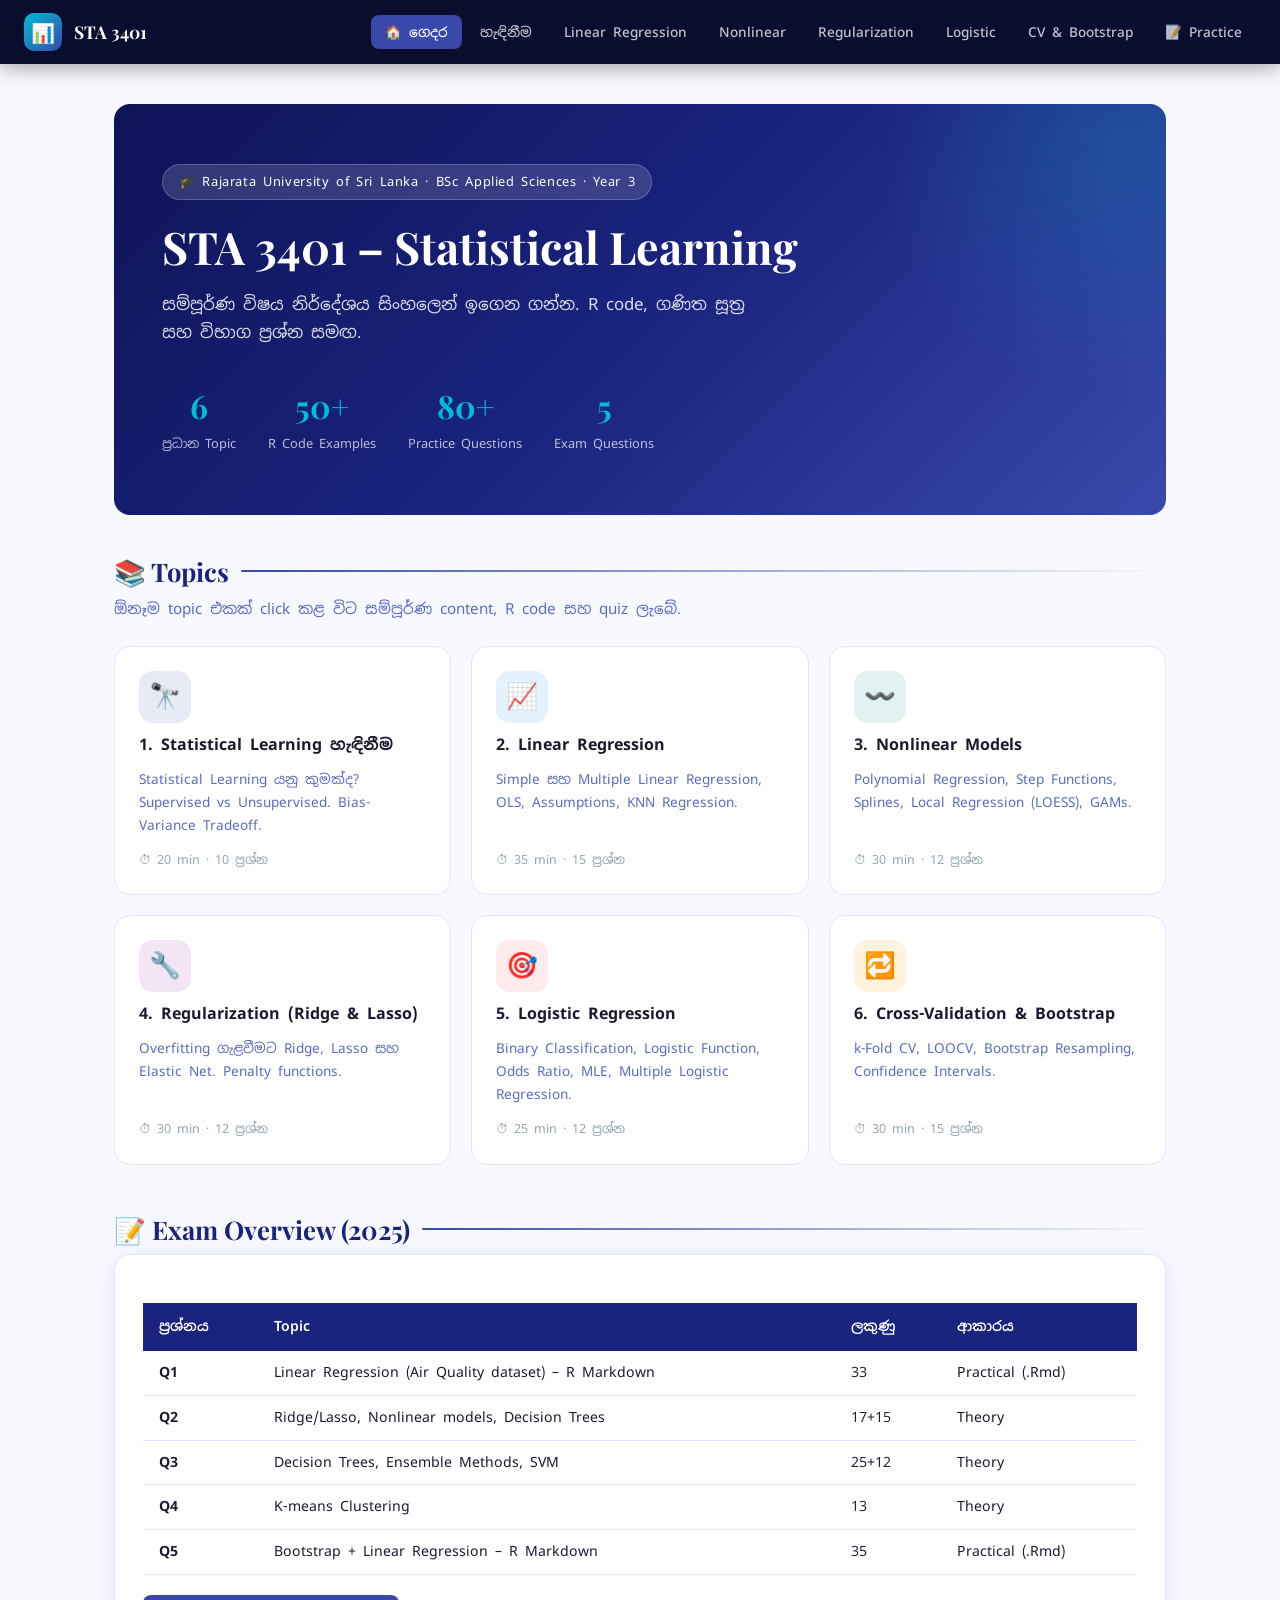
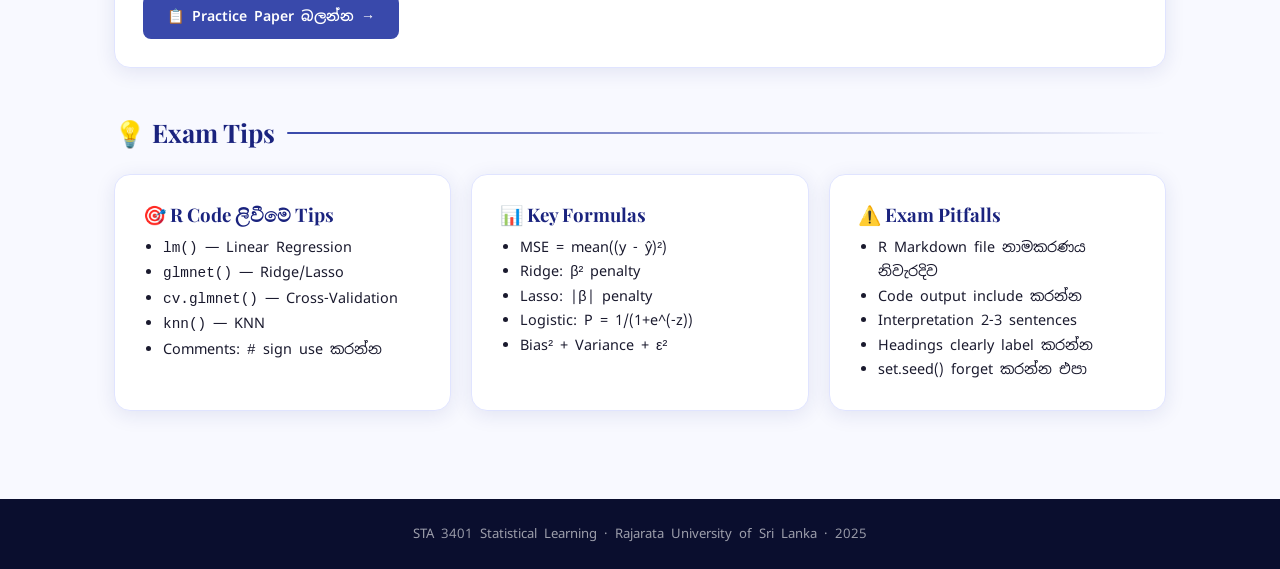
==== index.html @ 14110b0e "Add files via upload" ====
<!DOCTYPE html>
<html lang="si">

<head>
    <meta charset="UTF-8">
    <meta name="viewport" content="width=device-width, initial-scale=1.0">
    <title>STA 3401 – Statistical Learning | ගෙදර</title>
    <link rel="preconnect" href="https://fonts.googleapis.com">
    <link
        href="https://fonts.googleapis.com/css2?family=Playfair+Display:wght@700&family=Noto+Sans+Sinhala:wght@400;600;700&family=Fira+Code&display=swap"
        rel="stylesheet">
    <link rel="stylesheet" href="styles.css">
</head>

<body>

    <!-- NAVBAR -->
    <nav class="navbar">
        <div class="nav-brand">
            <div class="brand-icon">📊</div>
            STA 3401
        </div>
        <ul class="nav-links">
            <li><a href="index.html" class="active">🏠 ගෙදර</a></li>
            <li><a href="01-introduction.html">හැඳිනීම</a></li>
            <li><a href="02-linear-regression.html">Linear Regression</a></li>
            <li><a href="03-nonlinear.html">Nonlinear</a></li>
            <li><a href="04-regularization.html">Regularization</a></li>
            <li><a href="05-logistic.html">Logistic</a></li>
            <li><a href="06-cv-bootstrap.html">CV & Bootstrap</a></li>
            <li><a href="practice.html">📝 Practice</a></li>
        </ul>
        <button class="nav-toggle">☰</button>
    </nav>

    <!-- MOBILE NAV -->
    <div class="mobile-nav">
        <a href="index.html">🏠 ගෙදර</a>
        <a href="01-introduction.html">1. Statistical Learning හැඳිනීම</a>
        <a href="02-linear-regression.html">2. Linear Regression</a>
        <a href="03-nonlinear.html">3. Nonlinear Models</a>
        <a href="04-regularization.html">4. Regularization (Ridge & Lasso)</a>
        <a href="05-logistic.html">5. Logistic Regression</a>
        <a href="06-cv-bootstrap.html">6. CV & Bootstrap</a>
        <a href="practice.html">📝 Practice Exam</a>
    </div>

    <div class="page-wrapper" style="display:block;">
        <main style="max-width:1100px;margin:0 auto;padding:40px 24px;">

            <!-- HERO -->
            <div class="hero fade-in">
                <div class="hero-badge">🎓 Rajarata University of Sri Lanka · BSc Applied Sciences · Year 3</div>
                <h1>STA 3401 – Statistical Learning</h1>
                <p>සම්පූර්ණ විෂය නිර්දේශය සිංහලෙන් ඉගෙන ගන්න. R code, ගණිත සූත්‍ර සහ විභාග ප්‍රශ්න සමඟ.</p>
                <div class="hero-stats">
                    <div class="hero-stat">
                        <div class="num">6</div>
                        <div class="label">ප්‍රධාන Topic</div>
                    </div>
                    <div class="hero-stat">
                        <div class="num">50+</div>
                        <div class="label">R Code Examples</div>
                    </div>
                    <div class="hero-stat">
                        <div class="num">80+</div>
                        <div class="label">Practice Questions</div>
                    </div>
                    <div class="hero-stat">
                        <div class="num">5</div>
                        <div class="label">Exam Questions</div>
                    </div>
                </div>
            </div>

            <!-- TOPICS -->
            <div class="section">
                <h2 class="section-title">📚 Topics</h2>
                <p class="section-subtitle">ඕනෑම topic එකක් click කළ විට සම්පූර්ණ content, R code සහ quiz ලැබේ.</p>

                <div class="card-grid">
                    <a href="01-introduction.html" class="topic-card fade-in"
                        style="--card-color:#1a237e;--card-bg:#e8eaf6;">
                        <div class="card-icon">🔭</div>
                        <h3>1. Statistical Learning හැඳිනීම</h3>
                        <p>Statistical Learning යනු කුමක්ද? Supervised vs Unsupervised. Bias-Variance Tradeoff.</p>
                        <div class="card-meta">⏱ 20 min · 10 ප්‍රශ්න</div>
                    </a>

                    <a href="02-linear-regression.html" class="topic-card fade-in"
                        style="--card-color:#1565c0;--card-bg:#e3f2fd;">
                        <div class="card-icon">📈</div>
                        <h3>2. Linear Regression</h3>
                        <p>Simple සහ Multiple Linear Regression, OLS, Assumptions, KNN Regression.</p>
                        <div class="card-meta">⏱ 35 min · 15 ප්‍රශ්න</div>
                    </a>

                    <a href="03-nonlinear.html" class="topic-card fade-in"
                        style="--card-color:#00695c;--card-bg:#e0f2f1;">
                        <div class="card-icon">〰️</div>
                        <h3>3. Nonlinear Models</h3>
                        <p>Polynomial Regression, Step Functions, Splines, Local Regression (LOESS), GAMs.</p>
                        <div class="card-meta">⏱ 30 min · 12 ප්‍රශ්න</div>
                    </a>

                    <a href="04-regularization.html" class="topic-card fade-in"
                        style="--card-color:#6a1b9a;--card-bg:#f3e5f5;">
                        <div class="card-icon">🔧</div>
                        <h3>4. Regularization (Ridge & Lasso)</h3>
                        <p>Overfitting ගැළවීමට Ridge, Lasso සහ Elastic Net. Penalty functions.</p>
                        <div class="card-meta">⏱ 30 min · 12 ප්‍රශ්න</div>
                    </a>

                    <a href="05-logistic.html" class="topic-card fade-in"
                        style="--card-color:#b71c1c;--card-bg:#ffebee;">
                        <div class="card-icon">🎯</div>
                        <h3>5. Logistic Regression</h3>
                        <p>Binary Classification, Logistic Function, Odds Ratio, MLE, Multiple Logistic Regression.</p>
                        <div class="card-meta">⏱ 25 min · 12 ප්‍රශ්න</div>
                    </a>

                    <a href="06-cv-bootstrap.html" class="topic-card fade-in"
                        style="--card-color:#e65100;--card-bg:#fff3e0;">
                        <div class="card-icon">🔁</div>
                        <h3>6. Cross-Validation & Bootstrap</h3>
                        <p>k-Fold CV, LOOCV, Bootstrap Resampling, Confidence Intervals.</p>
                        <div class="card-meta">⏱ 30 min · 15 ප්‍රශ්න</div>
                    </a>
                </div>
            </div>

            <!-- EXAM OVERVIEW -->
            <div class="section">
                <h2 class="section-title">📝 Exam Overview (2025)</h2>
                <div class="card">
                    <div class="table-wrap">
                        <table>
                            <thead>
                                <tr>
                                    <th>ප්‍රශ්නය</th>
                                    <th>Topic</th>
                                    <th>ලකුණු</th>
                                    <th>ආකාරය</th>
                                </tr>
                            </thead>
                            <tbody>
                                <tr>
                                    <td><strong>Q1</strong></td>
                                    <td>Linear Regression (Air Quality dataset) – R Markdown</td>
                                    <td>33</td>
                                    <td>Practical (.Rmd)</td>
                                </tr>
                                <tr>
                                    <td><strong>Q2</strong></td>
                                    <td>Ridge/Lasso, Nonlinear models, Decision Trees</td>
                                    <td>17+15</td>
                                    <td>Theory</td>
                                </tr>
                                <tr>
                                    <td><strong>Q3</strong></td>
                                    <td>Decision Trees, Ensemble Methods, SVM</td>
                                    <td>25+12</td>
                                    <td>Theory</td>
                                </tr>
                                <tr>
                                    <td><strong>Q4</strong></td>
                                    <td>K-means Clustering</td>
                                    <td>13</td>
                                    <td>Theory</td>
                                </tr>
                                <tr>
                                    <td><strong>Q5</strong></td>
                                    <td>Bootstrap + Linear Regression – R Markdown</td>
                                    <td>35</td>
                                    <td>Practical (.Rmd)</td>
                                </tr>
                            </tbody>
                        </table>
                    </div>
                    <div style="margin-top:16px;">
                        <a href="practice.html" class="btn btn-primary">📋 Practice Paper බලන්න →</a>
                    </div>
                </div>
            </div>

            <!-- QUICK TIPS -->
            <div class="section">
                <h2 class="section-title">💡 Exam Tips</h2>
                <div class="card-grid">
                    <div class="card fade-in">
                        <h3 style="color:var(--primary);margin-bottom:8px;">🎯 R Code ලිවීමේ Tips</h3>
                        <ul style="padding-left:20px;font-size:0.9rem;">
                            <li><code>lm()</code> — Linear Regression</li>
                            <li><code>glmnet()</code> — Ridge/Lasso</li>
                            <li><code>cv.glmnet()</code> — Cross-Validation</li>
                            <li><code>knn()</code> — KNN</li>
                            <li>Comments: <code>#</code> sign use කරන්න</li>
                        </ul>
                    </div>
                    <div class="card fade-in">
                        <h3 style="color:var(--primary);margin-bottom:8px;">📊 Key Formulas</h3>
                        <ul style="padding-left:20px;font-size:0.9rem;">
                            <li>MSE = mean((y - ŷ)²)</li>
                            <li>Ridge: β² penalty</li>
                            <li>Lasso: |β| penalty</li>
                            <li>Logistic: P = 1/(1+e^(-z))</li>
                            <li>Bias² + Variance + ε²</li>
                        </ul>
                    </div>
                    <div class="card fade-in">
                        <h3 style="color:var(--primary);margin-bottom:8px;">⚠️ Exam Pitfalls</h3>
                        <ul style="padding-left:20px;font-size:0.9rem;">
                            <li>R Markdown file නාමකරණය නිවැරදිව</li>
                            <li>Code output include කරන්න</li>
                            <li>Interpretation 2-3 sentences</li>
                            <li>Headings clearly label කරන්න</li>
                            <li>set.seed() forget කරන්න එපා</li>
                        </ul>
                    </div>
                </div>
            </div>

        </main>
    </div>

    <footer class="site-footer">
        STA 3401 Statistical Learning · Rajarata University of Sri Lanka · 2025
    </footer>

    <button class="back-top">↑</button>

    <script src="script.js"></script>
</body>

</html>
---- styles.css ----
/* ===== CSS VARIABLES ===== */
:root {
    --primary: #1a237e;
    --primary-light: #3949ab;
    --primary-dark: #0d1457;
    --accent: #00bcd4;
    --accent2: #ff6f00;
    --success: #2e7d32;
    --warning: #f57c00;
    --danger: #c62828;
    --bg: #f8f9ff;
    --bg-card: #ffffff;
    --bg-dark: #0a0e2e;
    --text: #1a1a2e;
    --text-muted: #5c6bc0;
    --text-light: #90a4ae;
    --border: #e0e4ff;
    --shadow: 0 4px 20px rgba(26, 35, 126, 0.1);
    --shadow-lg: 0 8px 40px rgba(26, 35, 126, 0.18);
    --radius: 16px;
    --radius-sm: 8px;
    --font-display: 'Playfair Display', serif;
    --font-body: 'Noto Sans Sinhala', 'Segoe UI', sans-serif;
    --font-code: 'Fira Code', 'Courier New', monospace;
    --nav-height: 64px;
    --sidebar-width: 280px;
    --transition: 0.3s cubic-bezier(0.4, 0, 0.2, 1);
}

/* ===== RESET & BASE ===== */
*,
*::before,
*::after {
    box-sizing: border-box;
    margin: 0;
    padding: 0;
}

html {
    scroll-behavior: smooth;
    font-size: 16px;
}

body {
    font-family: var(--font-body);
    background: var(--bg);
    color: var(--text);
    line-height: 1.7;
    min-height: 100vh;
}

a {
    color: var(--primary-light);
    text-decoration: none;
    transition: color var(--transition);
}

a:hover {
    color: var(--accent);
}

h1,
h2,
h3,
h4 {
    font-family: var(--font-display);
    line-height: 1.3;
}

img {
    max-width: 100%;
}

/* ===== SCROLLBAR ===== */
::-webkit-scrollbar {
    width: 6px;
    height: 6px;
}

::-webkit-scrollbar-track {
    background: var(--bg);
}

::-webkit-scrollbar-thumb {
    background: var(--primary-light);
    border-radius: 3px;
}

/* ===== TOP NAVBAR ===== */
.navbar {
    position: fixed;
    top: 0;
    left: 0;
    right: 0;
    z-index: 1000;
    height: var(--nav-height);
    background: var(--bg-dark);
    display: flex;
    align-items: center;
    justify-content: space-between;
    padding: 0 24px;
    box-shadow: 0 2px 20px rgba(0, 0, 0, 0.4);
}

.nav-brand {
    display: flex;
    align-items: center;
    gap: 12px;
    font-family: var(--font-display);
    font-size: 1.1rem;
    color: #fff;
    font-weight: 700;
}

.nav-brand .brand-icon {
    width: 38px;
    height: 38px;
    background: linear-gradient(135deg, var(--accent), var(--primary-light));
    border-radius: 10px;
    display: flex;
    align-items: center;
    justify-content: center;
    font-size: 1.2rem;
}

.nav-links {
    display: flex;
    align-items: center;
    gap: 4px;
    list-style: none;
}

.nav-links a {
    color: rgba(255, 255, 255, 0.75);
    padding: 8px 14px;
    border-radius: var(--radius-sm);
    font-size: 0.85rem;
    font-family: var(--font-body);
    font-weight: 500;
    transition: all var(--transition);
}

.nav-links a:hover,
.nav-links a.active {
    color: #fff;
    background: rgba(255, 255, 255, 0.12);
}

.nav-links a.active {
    background: var(--primary-light);
}

.nav-toggle {
    display: none;
    background: none;
    border: none;
    color: #fff;
    font-size: 1.5rem;
    cursor: pointer;
    padding: 8px;
}

/* ===== MOBILE NAV DRAWER ===== */
.mobile-nav {
    display: none;
    position: fixed;
    top: var(--nav-height);
    left: 0;
    right: 0;
    bottom: 0;
    background: var(--bg-dark);
    z-index: 999;
    flex-direction: column;
    padding: 16px;
    overflow-y: auto;
}

.mobile-nav.open {
    display: flex;
}

.mobile-nav a {
    color: rgba(255, 255, 255, 0.85);
    padding: 14px 16px;
    border-radius: var(--radius-sm);
    font-size: 1rem;
    border-bottom: 1px solid rgba(255, 255, 255, 0.08);
    transition: all var(--transition);
}

.mobile-nav a:hover {
    background: rgba(255, 255, 255, 0.1);
    color: #fff;
}

/* ===== PAGE LAYOUT ===== */
.page-wrapper {
    display: flex;
    min-height: 100vh;
    padding-top: var(--nav-height);
}

/* ===== SIDEBAR ===== */
.sidebar {
    width: var(--sidebar-width);
    flex-shrink: 0;
    position: sticky;
    top: var(--nav-height);
    height: calc(100vh - var(--nav-height));
    overflow-y: auto;
    background: #fff;
    border-right: 1px solid var(--border);
    padding: 24px 0;
}

.sidebar-section {
    margin-bottom: 8px;
}

.sidebar-heading {
    font-size: 0.7rem;
    font-weight: 700;
    letter-spacing: 0.12em;
    text-transform: uppercase;
    color: var(--text-muted);
    padding: 8px 20px 4px;
}

.sidebar-link {
    display: flex;
    align-items: center;
    gap: 10px;
    padding: 10px 20px;
    color: var(--text);
    font-size: 0.88rem;
    border-left: 3px solid transparent;
    transition: all var(--transition);
}

.sidebar-link:hover {
    background: var(--bg);
    color: var(--primary-light);
    border-left-color: var(--accent);
}

.sidebar-link.active {
    background: linear-gradient(90deg, rgba(57, 73, 171, 0.08), transparent);
    color: var(--primary-light);
    border-left-color: var(--primary-light);
    font-weight: 600;
}

.sidebar-link .link-icon {
    width: 22px;
    height: 22px;
    display: flex;
    align-items: center;
    justify-content: center;
    font-size: 1rem;
    flex-shrink: 0;
}

/* ===== MAIN CONTENT ===== */
.main-content {
    flex: 1;
    min-width: 0;
    padding: 40px 48px;
    max-width: 900px;
}

/* ===== HERO SECTION ===== */
.hero {
    background: linear-gradient(135deg, var(--primary-dark) 0%, var(--primary) 50%, var(--primary-light) 100%);
    color: #fff;
    border-radius: var(--radius);
    padding: 60px 48px;
    margin-bottom: 40px;
    position: relative;
    overflow: hidden;
}

.hero::before {
    content: '';
    position: absolute;
    top: -50%;
    right: -20%;
    width: 500px;
    height: 500px;
    background: radial-gradient(circle, rgba(0, 188, 212, 0.2), transparent 70%);
    border-radius: 50%;
}

.hero-badge {
    display: inline-flex;
    align-items: center;
    gap: 8px;
    background: rgba(255, 255, 255, 0.15);
    backdrop-filter: blur(10px);
    border: 1px solid rgba(255, 255, 255, 0.2);
    border-radius: 100px;
    padding: 6px 16px;
    font-size: 0.8rem;
    margin-bottom: 20px;
    letter-spacing: 0.05em;
}

.hero h1 {
    font-size: clamp(2rem, 4vw, 2.8rem);
    margin-bottom: 16px;
    line-height: 1.2;
}

.hero p {
    font-size: 1.05rem;
    opacity: 0.85;
    max-width: 600px;
    margin-bottom: 32px;
}

.hero-stats {
    display: flex;
    gap: 32px;
    flex-wrap: wrap;
}

.hero-stat {
    text-align: center;
}

.hero-stat .num {
    font-size: 2rem;
    font-weight: 700;
    font-family: var(--font-display);
    color: var(--accent);
}

.hero-stat .label {
    font-size: 0.8rem;
    opacity: 0.7;
}

/* ===== CARDS ===== */
.card {
    background: var(--bg-card);
    border: 1px solid var(--border);
    border-radius: var(--radius);
    padding: 28px;
    box-shadow: var(--shadow);
    transition: transform var(--transition), box-shadow var(--transition);
}

.card:hover {
    transform: translateY(-3px);
    box-shadow: var(--shadow-lg);
}

.card-grid {
    display: grid;
    grid-template-columns: repeat(auto-fill, minmax(260px, 1fr));
    gap: 20px;
    margin: 24px 0;
}

.topic-card {
    background: var(--bg-card);
    border: 1px solid var(--border);
    border-radius: var(--radius);
    padding: 24px;
    text-decoration: none;
    color: var(--text);
    display: flex;
    flex-direction: column;
    gap: 12px;
    transition: all var(--transition);
    position: relative;
    overflow: hidden;
}

.topic-card::before {
    content: '';
    position: absolute;
    top: 0;
    left: 0;
    right: 0;
    height: 4px;
    background: var(--card-color, var(--primary-light));
    transform: scaleX(0);
    transition: transform var(--transition);
}

.topic-card:hover::before {
    transform: scaleX(1);
}

.topic-card:hover {
    transform: translateY(-4px);
    box-shadow: var(--shadow-lg);
}

.topic-card .card-icon {
    width: 52px;
    height: 52px;
    border-radius: 14px;
    display: flex;
    align-items: center;
    justify-content: center;
    font-size: 1.6rem;
    background: var(--card-bg, #e8eaf6);
}

.topic-card h3 {
    font-size: 1rem;
    font-family: var(--font-body);
    font-weight: 700;
    color: var(--text);
}

.topic-card p {
    font-size: 0.85rem;
    color: var(--text-muted);
    flex: 1;
}

.topic-card .card-meta {
    display: flex;
    align-items: center;
    gap: 8px;
    font-size: 0.78rem;
    color: var(--text-light);
}

/* ===== CONTENT SECTIONS ===== */
.section {
    margin-bottom: 48px;
}

.section-title {
    font-size: 1.6rem;
    color: var(--primary);
    margin-bottom: 8px;
    display: flex;
    align-items: center;
    gap: 12px;
}

.section-title::after {
    content: '';
    flex: 1;
    height: 2px;
    background: linear-gradient(90deg, var(--primary-light), transparent);
    border-radius: 1px;
}

.section-subtitle {
    color: var(--text-muted);
    margin-bottom: 24px;
    font-size: 0.95rem;
}

/* ===== CONTENT TYPOGRAPHY ===== */
.content h2 {
    font-size: 1.5rem;
    color: var(--primary);
    margin: 40px 0 16px;
    padding-bottom: 8px;
    border-bottom: 2px solid var(--border);
}

.content h3 {
    font-size: 1.2rem;
    color: var(--primary-light);
    margin: 28px 0 12px;
}

.content p {
    margin-bottom: 16px;
    color: var(--text);
    font-size: 0.95rem;
}

.content ul,
.content ol {
    padding-left: 24px;
    margin-bottom: 16px;
}

.content li {
    margin-bottom: 8px;
    font-size: 0.95rem;
}

/* ===== DEFINITION BOXES ===== */
.def-box {
    background: linear-gradient(135deg, #e8eaf6, #e3f2fd);
    border-left: 4px solid var(--primary-light);
    border-radius: 0 var(--radius-sm) var(--radius-sm) 0;
    padding: 16px 20px;
    margin: 20px 0;
}

.def-box .def-title {
    font-weight: 700;
    color: var(--primary);
    font-size: 0.85rem;
    text-transform: uppercase;
    letter-spacing: 0.08em;
    margin-bottom: 6px;
}

.note-box {
    background: #fff8e1;
    border-left: 4px solid var(--warning);
    border-radius: 0 var(--radius-sm) var(--radius-sm) 0;
    padding: 16px 20px;
    margin: 20px 0;
}

.formula-box {
    background: linear-gradient(135deg, #e8f5e9, #f1f8e9);
    border: 1px solid #a5d6a7;
    border-radius: var(--radius-sm);
    padding: 20px 24px;
    margin: 20px 0;
    text-align: center;
    font-family: var(--font-code);
    font-size: 1rem;
    color: var(--success);
}

/* ===== CODE BLOCKS ===== */
.code-block {
    background: #1e2a4a;
    border-radius: var(--radius-sm);
    padding: 0;
    margin: 20px 0;
    overflow: hidden;
    box-shadow: var(--shadow);
}

.code-header {
    background: #162033;
    padding: 10px 16px;
    display: flex;
    align-items: center;
    justify-content: space-between;
    font-size: 0.78rem;
    color: rgba(255, 255, 255, 0.5);
}

.code-header .lang-tag {
    background: var(--accent);
    color: #000;
    padding: 2px 8px;
    border-radius: 4px;
    font-weight: 700;
    font-size: 0.7rem;
    letter-spacing: 0.05em;
}

.code-copy {
    background: rgba(255, 255, 255, 0.1);
    border: none;
    color: rgba(255, 255, 255, 0.6);
    cursor: pointer;
    padding: 4px 10px;
    border-radius: 4px;
    font-size: 0.75rem;
    transition: all var(--transition);
}

.code-copy:hover {
    background: rgba(255, 255, 255, 0.2);
    color: #fff;
}

.code-block pre {
    padding: 20px;
    overflow-x: auto;
    margin: 0;
}

.code-block code {
    font-family: var(--font-code);
    font-size: 0.85rem;
    line-height: 1.7;
    color: #e0e0e0;
}

/* R syntax highlighting */
.r-comment {
    color: #78909c;
}

.r-string {
    color: #a5d6a7;
}

.r-keyword {
    color: #80deea;
}

.r-func {
    color: #ef9a9a;
}

.r-number {
    color: #ffe082;
}

/* ===== TABLE ===== */
.table-wrap {
    overflow-x: auto;
    margin: 20px 0;
}

table {
    width: 100%;
    border-collapse: collapse;
    font-size: 0.88rem;
}

thead th {
    background: var(--primary);
    color: #fff;
    padding: 12px 16px;
    text-align: left;
    font-weight: 600;
    font-family: var(--font-body);
}

tbody tr {
    border-bottom: 1px solid var(--border);
}

tbody tr:hover {
    background: var(--bg);
}

tbody td {
    padding: 10px 16px;
}

/* ===== QUIZ STYLES ===== */
.quiz-container {
    background: var(--bg-card);
    border: 1px solid var(--border);
    border-radius: var(--radius);
    padding: 32px;
    margin: 24px 0;
}

.quiz-header {
    display: flex;
    align-items: center;
    justify-content: space-between;
    margin-bottom: 24px;
}

.quiz-progress {
    font-size: 0.85rem;
    color: var(--text-muted);
}

.progress-bar {
    width: 100%;
    height: 6px;
    background: var(--border);
    border-radius: 3px;
    margin-bottom: 24px;
    overflow: hidden;
}

.progress-fill {
    height: 100%;
    background: linear-gradient(90deg, var(--primary-light), var(--accent));
    border-radius: 3px;
    transition: width 0.5s ease;
}

.question-text {
    font-size: 1.05rem;
    color: var(--text);
    margin-bottom: 20px;
    line-height: 1.6;
}

.options-list {
    list-style: none;
    display: flex;
    flex-direction: column;
    gap: 12px;
}

.option-btn {
    width: 100%;
    background: var(--bg);
    border: 2px solid var(--border);
    border-radius: var(--radius-sm);
    padding: 14px 20px;
    text-align: left;
    cursor: pointer;
    font-size: 0.9rem;
    color: var(--text);
    font-family: var(--font-body);
    transition: all var(--transition);
    display: flex;
    align-items: center;
    gap: 12px;
}

.option-btn:hover:not(:disabled) {
    border-color: var(--primary-light);
    background: rgba(57, 73, 171, 0.05);
}

.option-btn.correct {
    border-color: var(--success);
    background: #e8f5e9;
    color: var(--success);
}

.option-btn.wrong {
    border-color: var(--danger);
    background: #ffebee;
    color: var(--danger);
}

.option-letter {
    width: 28px;
    height: 28px;
    border-radius: 50%;
    background: var(--border);
    display: flex;
    align-items: center;
    justify-content: center;
    font-size: 0.78rem;
    font-weight: 700;
    flex-shrink: 0;
}

.explanation-box {
    background: #e3f2fd;
    border-left: 4px solid var(--accent);
    border-radius: 0 var(--radius-sm) var(--radius-sm) 0;
    padding: 14px 18px;
    margin-top: 16px;
    font-size: 0.88rem;
    color: var(--primary-dark);
    display: none;
}

.explanation-box.show {
    display: block;
}

.quiz-nav {
    display: flex;
    gap: 12px;
    justify-content: flex-end;
    margin-top: 20px;
}

.btn {
    padding: 10px 24px;
    border-radius: var(--radius-sm);
    border: none;
    cursor: pointer;
    font-size: 0.88rem;
    font-family: var(--font-body);
    font-weight: 600;
    transition: all var(--transition);
    display: inline-flex;
    align-items: center;
    gap: 8px;
}

.btn-primary {
    background: var(--primary-light);
    color: #fff;
}

.btn-primary:hover {
    background: var(--primary);
    transform: translateY(-1px);
}

.btn-outline {
    background: transparent;
    border: 2px solid var(--border);
    color: var(--text);
}

.btn-outline:hover {
    border-color: var(--primary-light);
    color: var(--primary-light);
}

.btn-success {
    background: var(--success);
    color: #fff;
}

/* ===== RESULT PANEL ===== */
.result-panel {
    text-align: center;
    padding: 32px;
}

.result-score {
    font-size: 4rem;
    font-family: var(--font-display);
    font-weight: 700;
    color: var(--primary-light);
    line-height: 1;
    margin-bottom: 8px;
}

.result-msg {
    font-size: 1.2rem;
    color: var(--text-muted);
    margin-bottom: 24px;
}

/* ===== BREADCRUMB ===== */
.breadcrumb {
    display: flex;
    align-items: center;
    gap: 8px;
    font-size: 0.82rem;
    color: var(--text-muted);
    margin-bottom: 24px;
}

.breadcrumb a {
    color: var(--text-muted);
}

.breadcrumb a:hover {
    color: var(--primary-light);
}

.breadcrumb .sep {
    opacity: 0.4;
}

/* ===== PAGE NAVIGATION ===== */
.page-nav {
    display: grid;
    grid-template-columns: 1fr 1fr;
    gap: 16px;
    margin-top: 60px;
    padding-top: 32px;
    border-top: 1px solid var(--border);
}

.page-nav-card {
    background: var(--bg-card);
    border: 1px solid var(--border);
    border-radius: var(--radius-sm);
    padding: 16px 20px;
    text-decoration: none;
    color: var(--text);
    transition: all var(--transition);
    display: flex;
    flex-direction: column;
    gap: 4px;
}

.page-nav-card:hover {
    border-color: var(--primary-light);
    box-shadow: var(--shadow);
}

.page-nav-card .nav-dir {
    font-size: 0.75rem;
    color: var(--text-muted);
    text-transform: uppercase;
    letter-spacing: 0.08em;
}

.page-nav-card .nav-title {
    font-weight: 700;
    font-size: 0.95rem;
    color: var(--primary-light);
}

.page-nav-card.next {
    text-align: right;
}

/* ===== FORMULA DISPLAY ===== */
.math {
    font-family: var(--font-code);
    font-style: italic;
    color: var(--primary-dark);
    background: rgba(57, 73, 171, 0.06);
    padding: 2px 6px;
    border-radius: 4px;
    font-size: 0.95em;
}

/* ===== COMPARISON TABLE ===== */
.compare-grid {
    display: grid;
    grid-template-columns: 1fr 1fr;
    gap: 16px;
    margin: 20px 0;
}

.compare-card {
    background: var(--bg-card);
    border: 1px solid var(--border);
    border-radius: var(--radius-sm);
    padding: 20px;
}

.compare-card h4 {
    font-size: 1rem;
    margin-bottom: 12px;
    color: var(--primary);
    display: flex;
    align-items: center;
    gap: 8px;
}

.compare-card ul {
    padding-left: 20px;
}

.compare-card li {
    font-size: 0.88rem;
    margin-bottom: 6px;
}

/* ===== FOOTER ===== */
.site-footer {
    background: var(--bg-dark);
    color: rgba(255, 255, 255, 0.6);
    text-align: center;
    padding: 24px;
    font-size: 0.82rem;
    margin-top: auto;
}

/* ===== BACK TO TOP ===== */
.back-top {
    position: fixed;
    bottom: 24px;
    right: 24px;
    width: 44px;
    height: 44px;
    background: var(--primary-light);
    color: #fff;
    border: none;
    border-radius: 50%;
    cursor: pointer;
    font-size: 1.2rem;
    box-shadow: var(--shadow);
    opacity: 0;
    pointer-events: none;
    transition: all var(--transition);
    z-index: 500;
}

.back-top.show {
    opacity: 1;
    pointer-events: all;
}

.back-top:hover {
    background: var(--primary);
    transform: translateY(-3px);
}

/* ===== EXAM PAPER STYLES ===== */
.exam-header {
    background: var(--primary-dark);
    color: #fff;
    text-align: center;
    padding: 40px 24px;
    border-radius: var(--radius);
    margin-bottom: 32px;
}

.exam-header h1 {
    font-size: 1.8rem;
    margin-bottom: 8px;
}

.exam-header p {
    opacity: 0.75;
    font-size: 0.9rem;
}

.exam-meta {
    display: flex;
    justify-content: center;
    gap: 32px;
    flex-wrap: wrap;
    margin-top: 20px;
}

.exam-meta-item {
    text-align: center;
}

.exam-meta-item .val {
    font-size: 1.5rem;
    font-weight: 700;
    font-family: var(--font-display);
    color: var(--accent);
}

.exam-meta-item .lbl {
    font-size: 0.78rem;
    opacity: 0.7;
}

.question-block {
    background: var(--bg-card);
    border: 1px solid var(--border);
    border-radius: var(--radius-sm);
    padding: 24px;
    margin-bottom: 16px;
}

.q-num {
    display: inline-flex;
    align-items: center;
    justify-content: center;
    width: 32px;
    height: 32px;
    background: var(--primary-light);
    color: #fff;
    border-radius: 50%;
    font-size: 0.85rem;
    font-weight: 700;
    margin-bottom: 12px;
}

.marks-badge {
    float: right;
    background: var(--accent2);
    color: #fff;
    padding: 3px 10px;
    border-radius: 100px;
    font-size: 0.75rem;
    font-weight: 700;
}

.answer-area {
    background: var(--bg);
    border: 2px dashed var(--border);
    border-radius: var(--radius-sm);
    padding: 20px;
    margin-top: 16px;
    min-height: 80px;
    cursor: pointer;
    transition: all var(--transition);
    font-size: 0.88rem;
    color: var(--text-light);
    position: relative;
}

.answer-area.revealed {
    background: #e8f5e9;
    border-color: var(--success);
    border-style: solid;
    color: var(--text);
}

/* ===== TOC ===== */
.toc {
    background: var(--bg-card);
    border: 1px solid var(--border);
    border-radius: var(--radius-sm);
    padding: 20px 24px;
    margin-bottom: 32px;
    position: sticky;
    top: calc(var(--nav-height) + 20px);
}

.toc-title {
    font-size: 0.8rem;
    font-weight: 700;
    text-transform: uppercase;
    letter-spacing: 0.1em;
    color: var(--text-muted);
    margin-bottom: 12px;
}

.toc ul {
    list-style: none;
    padding: 0;
}

.toc li {
    margin-bottom: 2px;
}

.toc a {
    font-size: 0.83rem;
    color: var(--text-muted);
    padding: 4px 0;
    display: block;
    border-left: 2px solid transparent;
    padding-left: 10px;
}

.toc a:hover,
.toc a.active {
    color: var(--primary-light);
    border-left-color: var(--primary-light);
}

/* ===== RESPONSIVE ===== */
@media (max-width: 1024px) {
    .sidebar {
        display: none;
    }

    .main-content {
        padding: 28px 24px;
    }
}

@media (max-width: 768px) {
    .nav-links {
        display: none;
    }

    .nav-toggle {
        display: block;
    }

    .hero {
        padding: 36px 24px;
    }

    .hero h1 {
        font-size: 1.7rem;
    }

    .card-grid {
        grid-template-columns: 1fr;
    }

    .compare-grid {
        grid-template-columns: 1fr;
    }

    .page-nav {
        grid-template-columns: 1fr;
    }

    .main-content {
        padding: 20px 16px;
    }

    .quiz-container {
        padding: 20px;
    }

    .code-block code {
        font-size: 0.78rem;
    }
}

@media (max-width: 480px) {
    .hero-stats {
        gap: 20px;
    }

    .hero-stat .num {
        font-size: 1.5rem;
    }
}

/* ===== ANIMATIONS ===== */
@keyframes fadeInUp {
    from {
        opacity: 0;
        transform: translateY(20px);
    }

    to {
        opacity: 1;
        transform: translateY(0);
    }
}

.fade-in {
    animation: fadeInUp 0.5s ease forwards;
}

.fade-in:nth-child(1) {
    animation-delay: 0.1s;
}

.fade-in:nth-child(2) {
    animation-delay: 0.2s;
}

.fade-in:nth-child(3) {
    animation-delay: 0.3s;
}

.fade-in:nth-child(4) {
    animation-delay: 0.4s;
}

.fade-in:nth-child(5) {
    animation-delay: 0.5s;
}

.fade-in:nth-child(6) {
    animation-delay: 0.6s;
}

/* ===== HIGHLIGHT BOXES ===== */
.highlight-primary {
    background: linear-gradient(135deg, #e8eaf6, #c5cae9);
    border-left: 4px solid var(--primary-light);
    border-radius: 0 var(--radius-sm) var(--radius-sm) 0;
    padding: 16px 20px;
    margin: 16px 0;
}

.highlight-success {
    background: linear-gradient(135deg, #e8f5e9, #c8e6c9);
    border-left: 4px solid var(--success);
    border-radius: 0 var(--radius-sm) var(--radius-sm) 0;
    padding: 16px 20px;
    margin: 16px 0;
}

.highlight-warning {
    background: linear-gradient(135deg, #fff8e1, #ffecb3);
    border-left: 4px solid var(--warning);
    border-radius: 0 var(--radius-sm) var(--radius-sm) 0;
    padding: 16px 20px;
    margin: 16px 0;
}
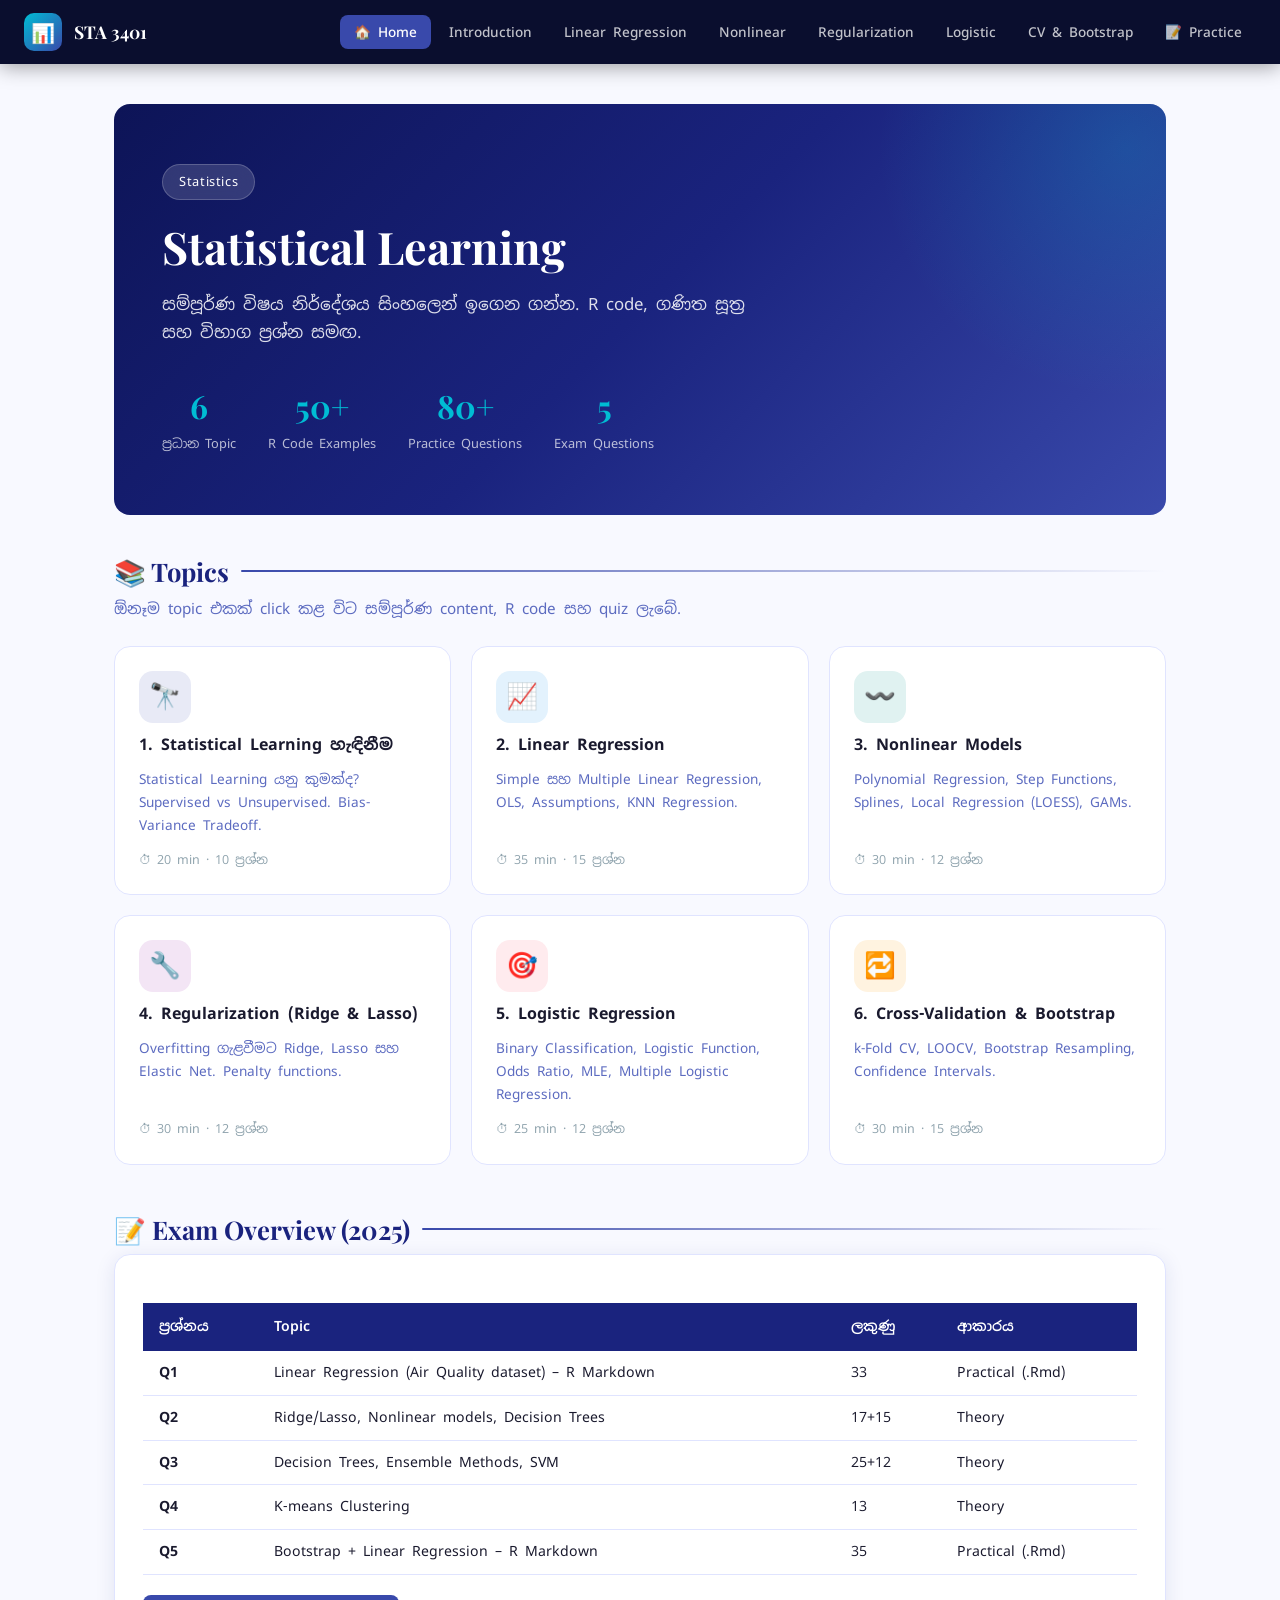
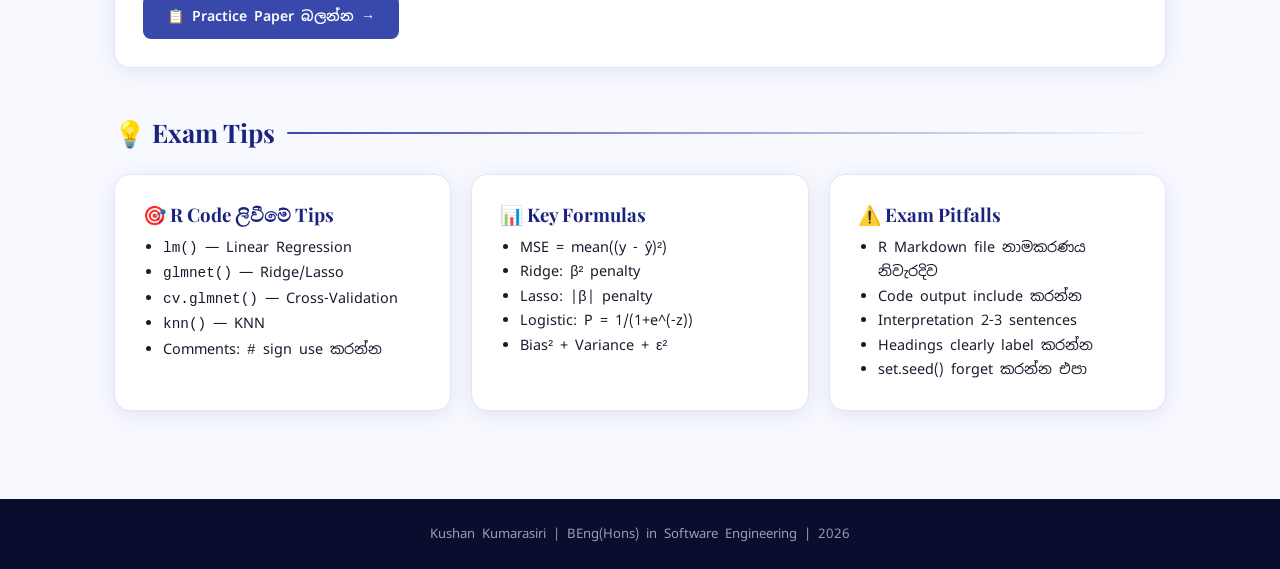
==== commit 99476188: "updated 21-04-2026" ====
--- a/index.html
+++ b/index.html
@@ -4,7 +4,7 @@
 <head>
     <meta charset="UTF-8">
     <meta name="viewport" content="width=device-width, initial-scale=1.0">
-    <title>STA 3401 – Statistical Learning | ගෙදර</title>
+    <title>Statistical Learning | Home</title>
     <link rel="preconnect" href="https://fonts.googleapis.com">
     <link
         href="https://fonts.googleapis.com/css2?family=Playfair+Display:wght@700&family=Noto+Sans+Sinhala:wght@400;600;700&family=Fira+Code&display=swap"
@@ -21,8 +21,8 @@
             STA 3401
         </div>
         <ul class="nav-links">
-            <li><a href="index.html" class="active">🏠 ගෙදර</a></li>
-            <li><a href="01-introduction.html">හැඳිනීම</a></li>
+            <li><a href="index.html" class="active">🏠 Home</a></li>
+            <li><a href="01-introduction.html">Introduction</a></li>
             <li><a href="02-linear-regression.html">Linear Regression</a></li>
             <li><a href="03-nonlinear.html">Nonlinear</a></li>
             <li><a href="04-regularization.html">Regularization</a></li>
@@ -35,8 +35,8 @@
 
     <!-- MOBILE NAV -->
     <div class="mobile-nav">
-        <a href="index.html">🏠 ගෙදර</a>
-        <a href="01-introduction.html">1. Statistical Learning හැඳිනීම</a>
+        <a href="index.html">🏠 Home</a>
+        <a href="01-introduction.html">1. Introduction</a>
         <a href="02-linear-regression.html">2. Linear Regression</a>
         <a href="03-nonlinear.html">3. Nonlinear Models</a>
         <a href="04-regularization.html">4. Regularization (Ridge & Lasso)</a>
@@ -50,8 +50,8 @@
 
             <!-- HERO -->
             <div class="hero fade-in">
-                <div class="hero-badge">🎓 Rajarata University of Sri Lanka · BSc Applied Sciences · Year 3</div>
-                <h1>STA 3401 – Statistical Learning</h1>
+                <div class="hero-badge">Statistics</div>
+                <h1>Statistical Learning</h1>
                 <p>සම්පූර්ණ විෂය නිර්දේශය සිංහලෙන් ඉගෙන ගන්න. R code, ගණිත සූත්‍ර සහ විභාග ප්‍රශ්න සමඟ.</p>
                 <div class="hero-stats">
                     <div class="hero-stat">
@@ -224,7 +224,7 @@
     </div>
 
     <footer class="site-footer">
-        STA 3401 Statistical Learning · Rajarata University of Sri Lanka · 2025
+        Kushan Kumarasiri | BEng(Hons) in Software Engineering | 2026
     </footer>
 
     <button class="back-top">↑</button>
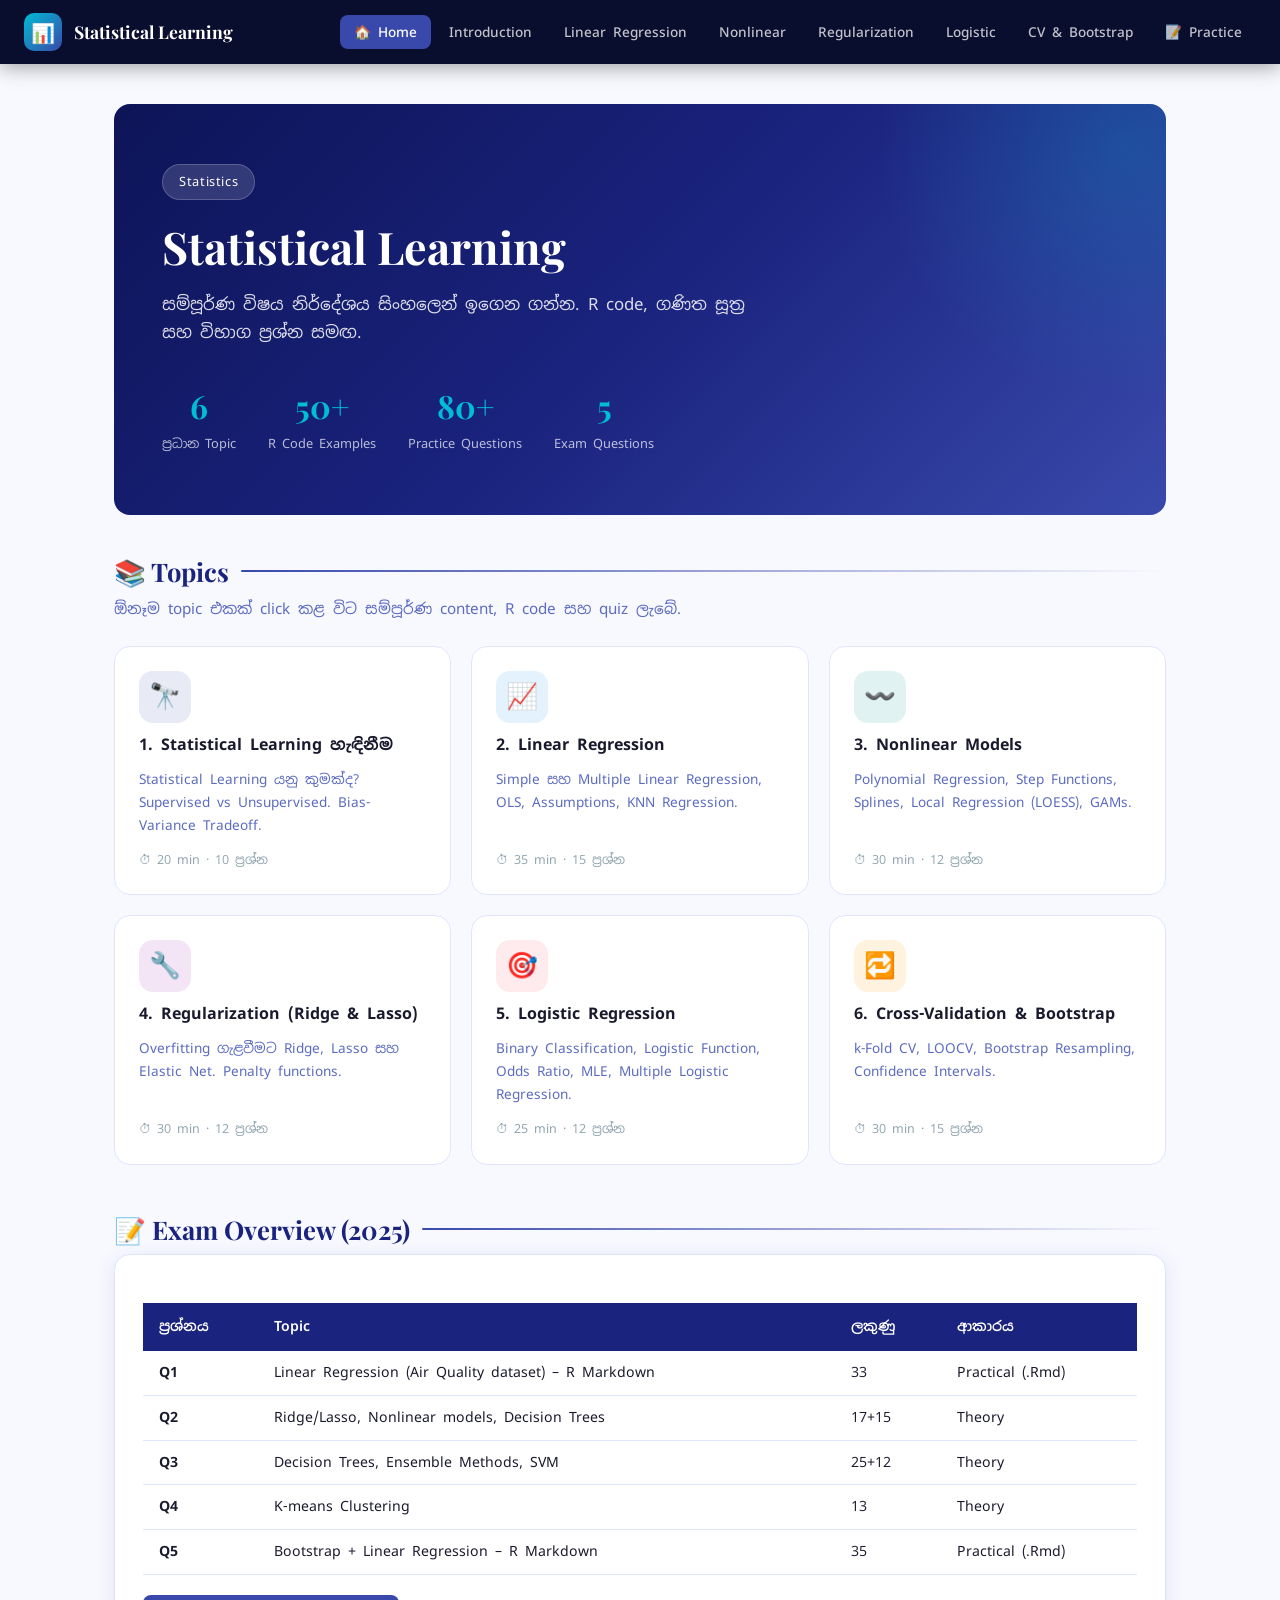
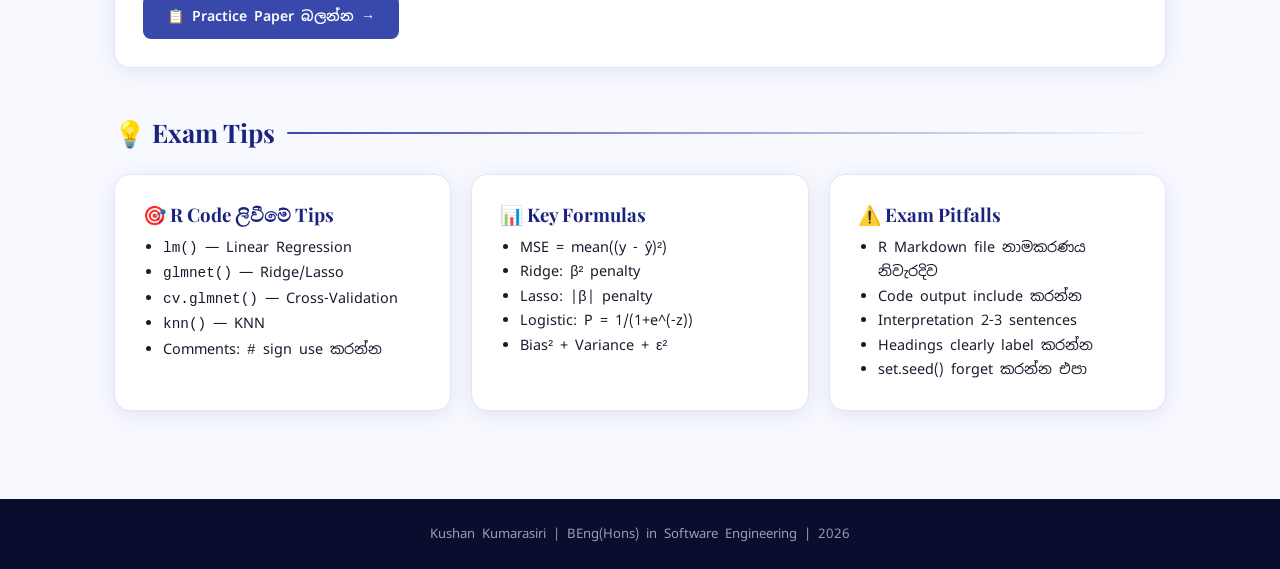
==== commit 6b63bb6f: "fixed bugs" ====
--- a/index.html
+++ b/index.html
@@ -18,7 +18,7 @@
     <nav class="navbar">
         <div class="nav-brand">
             <div class="brand-icon">📊</div>
-            STA 3401
+            Statistical Learning
         </div>
         <ul class="nav-links">
             <li><a href="index.html" class="active">🏠 Home</a></li>
